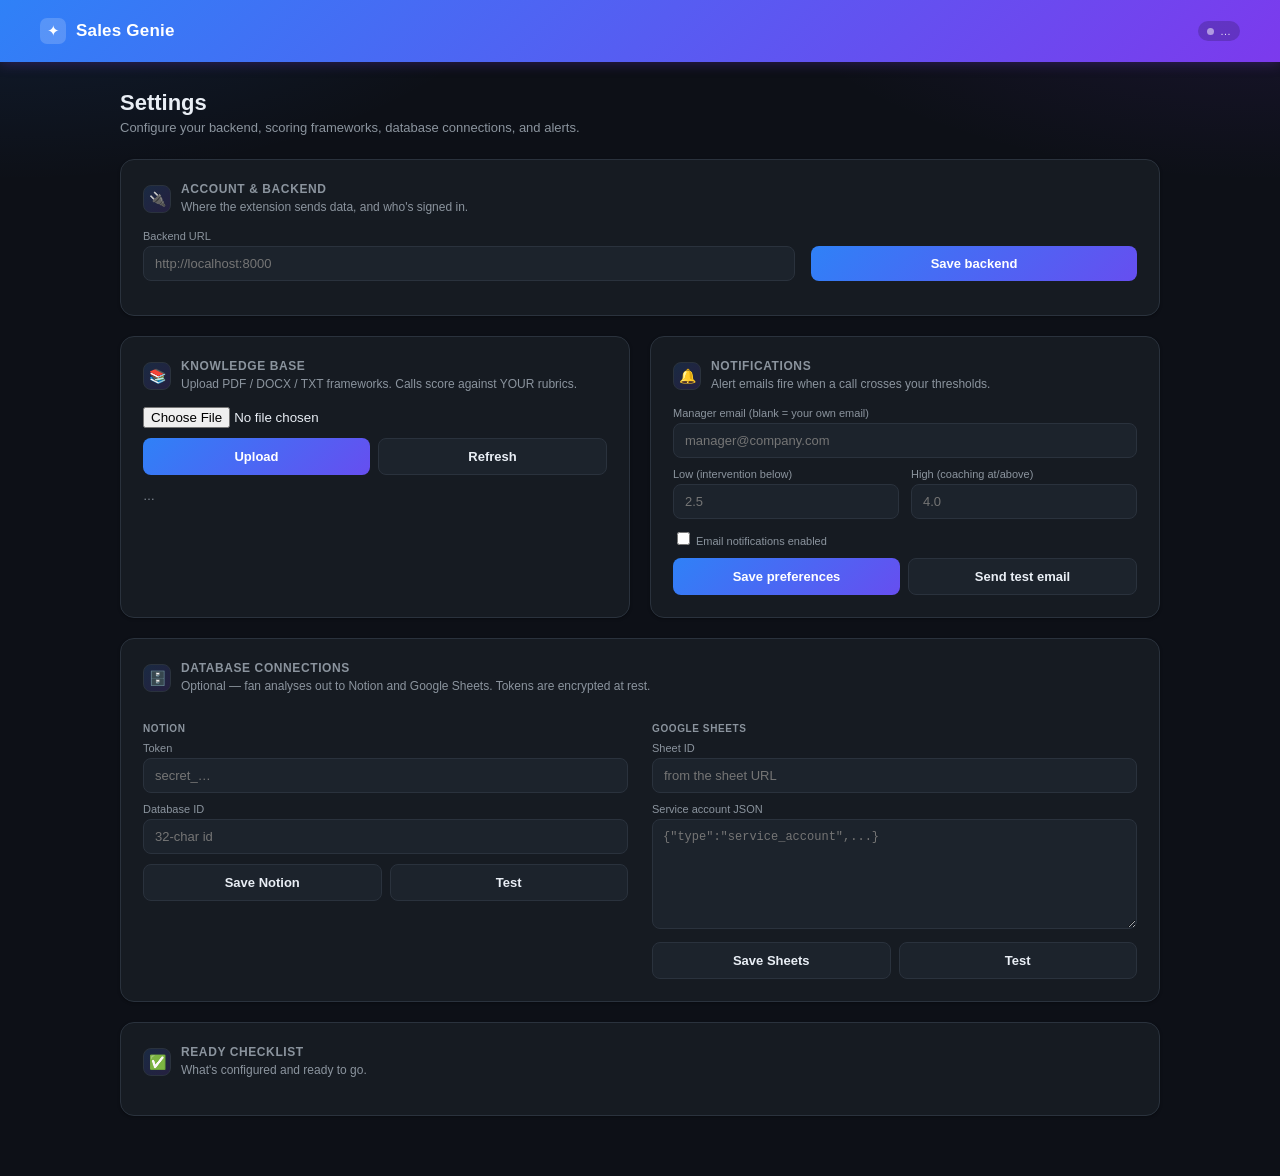
==== extension/config/settings.html @ 6de31c15 "Initial commit — Sales Genie: agentic sales-call intelligence Full-stack system: - FastAPI backend (" ====
<!doctype html>
<html lang="en">
<head>
  <meta charset="utf-8" />
  <link rel="stylesheet" href="../sidebar/sidebar.css" />
  <title>Sales Genie — Settings</title>
  <style>
    /* Override the popup's fixed 384px sizing — this is a full page */
    html, body { width: 100% !important; min-height: 100vh; }
    body {
      background:
        radial-gradient(900px 400px at 100% -5%, rgba(124,58,237,0.14), transparent 60%),
        radial-gradient(900px 400px at 0% -5%, rgba(47,129,247,0.14), transparent 60%),
        var(--bg);
    }
    /* Full-width gradient header */
    header {
      padding: 18px 40px;
      position: sticky; top: 0; z-index: 10;
    }
    header .logo { font-size: 17px; }
    .page {
      max-width: 1120px; margin: 0 auto; padding: 28px 40px 60px;
    }
    .page-title { font-size: 22px; font-weight: 700; margin: 0 0 4px; }
    .page-lead { color: var(--muted); font-size: 13px; margin: 0 0 24px; }

    /* Responsive card grid */
    .grid {
      display: grid; gap: 20px;
      grid-template-columns: repeat(2, minmax(0, 1fr));
    }
    @media (max-width: 820px) { .grid { grid-template-columns: 1fr; } }

    section.block {
      background: var(--panel);
      border: 1px solid var(--border);
      border-radius: 14px;
      padding: 22px;
      box-shadow: 0 1px 3px rgba(0,0,0,0.3);
    }
    section.block.span-2 { grid-column: 1 / -1; }
    section.block h2 { font-size: 12px; margin: 0 0 4px; display: flex; align-items: center; gap: 8px; }
    section.block .block-desc { color: var(--muted); font-size: 12px; margin: 0 0 16px; line-height: 1.5; }
    section.block .block-icon {
      width: 28px; height: 28px; border-radius: 8px; background: var(--grad-soft);
      display: inline-flex; align-items: center; justify-content: center; font-size: 14px;
      border: 1px solid var(--border);
    }
    .block-head { display: flex; align-items: center; gap: 10px; margin-bottom: 14px; }
    .block-head .titles h2 { margin: 0; }
    .block-head .titles .block-desc { margin: 2px 0 0; }

    textarea {
      width: 100%; min-height: 110px; background: var(--panel-2); color: var(--text);
      border: 1px solid var(--border); border-radius: 8px; font-family: var(--mono);
      font-size: 12px; padding: 10px; resize: vertical;
    }
    textarea:focus { outline: none; border-color: var(--accent); box-shadow: 0 0 0 3px rgba(47,129,247,0.15); }

    /* Ready checklist */
    .checklist { margin: 0; padding: 0; }
    .checklist li {
      list-style: none; padding: 10px 12px; margin-bottom: 8px; border-radius: 9px;
      background: var(--panel-2); border: 1px solid var(--border);
      display: flex; align-items: center; gap: 10px; font-size: 13px;
    }
    .checklist li .ck { width: 20px; height: 20px; border-radius: 50%; display: inline-flex;
      align-items: center; justify-content: center; font-size: 12px; flex: none; }
    .ok-mark .ck, li.is-ok .ck { background: rgba(63,185,80,0.2); color: var(--green); }
    .no-mark .ck, li.is-no .ck { background: var(--panel); color: var(--muted); }

    .kb-doc { display: flex; gap: 10px; align-items: center; padding: 8px 10px;
      background: var(--panel-2); border: 1px solid var(--border); border-radius: 8px; margin-bottom: 6px; font-size: 12px; }
  </style>
</head>
<body>
  <header>
    <span class="logo-badge">✦</span>
    <span class="logo">Sales Genie</span>
    <div class="conn"><span class="dot" id="s-conn-dot"></span><span id="s-conn-text">…</span></div>
  </header>

  <div class="page">
    <h1 class="page-title">Settings</h1>
    <p class="page-lead">Configure your backend, scoring frameworks, database connections, and alerts.</p>

    <div class="grid">
      <!-- 1. Backend + Account -->
      <section class="block span-2">
        <div class="block-head">
          <span class="block-icon">🔌</span>
          <div class="titles"><h2>Account &amp; backend</h2><div class="block-desc">Where the extension sends data, and who's signed in.</div></div>
        </div>
        <div style="display:grid; grid-template-columns: 2fr 1fr; gap:16px; align-items:end;">
          <div class="field" style="margin:0;"><label>Backend URL</label><input id="s-backend" type="text" placeholder="http://localhost:8000" /></div>
          <button id="s-save-backend">Save backend</button>
        </div>
        <div id="s-account" class="muted" style="margin-top:12px;"></div>
        <div class="status" id="s-account-status"></div>
      </section>

      <!-- 2. Knowledge base -->
      <section class="block">
        <div class="block-head">
          <span class="block-icon">📚</span>
          <div class="titles"><h2>Knowledge base</h2><div class="block-desc">Upload PDF / DOCX / TXT frameworks. Calls score against YOUR rubrics.</div></div>
        </div>
        <div class="field"><input id="s-kb-file" type="file" accept=".pdf,.docx,.txt" /></div>
        <div class="btn-row"><button class="row" id="s-kb-upload">Upload</button><button class="secondary row" id="s-kb-refresh">Refresh</button></div>
        <div id="s-kb-list" class="muted" style="margin-top:14px;">…</div>
        <div class="status" id="s-kb-status"></div>
      </section>

      <!-- 4. Notifications -->
      <section class="block">
        <div class="block-head">
          <span class="block-icon">🔔</span>
          <div class="titles"><h2>Notifications</h2><div class="block-desc">Alert emails fire when a call crosses your thresholds.</div></div>
        </div>
        <div class="field"><label>Manager email (blank = your own email)</label><input id="s-manager-email" type="email" placeholder="manager@company.com" /></div>
        <div style="display:grid; grid-template-columns:1fr 1fr; gap:12px;">
          <div class="field"><label>Low (intervention below)</label><input id="s-low" type="text" placeholder="2.5" /></div>
          <div class="field"><label>High (coaching at/above)</label><input id="s-high" type="text" placeholder="4.0" /></div>
        </div>
        <div class="field"><label><input id="s-notify-email" type="checkbox" style="width:auto;margin-right:6px;" />Email notifications enabled</label></div>
        <div class="btn-row"><button class="row" id="s-save-prefs">Save preferences</button><button class="secondary row" id="s-test-email">Send test email</button></div>
        <div class="status" id="s-notif-status"></div>
      </section>

      <!-- 3. Integrations -->
      <section class="block span-2">
        <div class="block-head">
          <span class="block-icon">🗄️</span>
          <div class="titles"><h2>Database connections</h2><div class="block-desc">Optional — fan analyses out to Notion and Google Sheets. Tokens are encrypted at rest.</div></div>
        </div>
        <div style="display:grid; grid-template-columns:1fr 1fr; gap:24px;">
          <div>
            <div class="section-label" style="color:var(--muted); font-weight:700; margin-bottom:8px;">Notion</div>
            <div class="field"><label>Token</label><input id="s-notion-token" type="password" placeholder="secret_…" /></div>
            <div class="field"><label>Database ID</label><input id="s-notion-db" type="text" placeholder="32-char id" /></div>
            <div class="btn-row"><button class="secondary row" id="s-save-notion">Save Notion</button><button class="secondary row" id="s-test-notion">Test</button></div>
          </div>
          <div>
            <div class="section-label" style="color:var(--muted); font-weight:700; margin-bottom:8px;">Google Sheets</div>
            <div class="field"><label>Sheet ID</label><input id="s-sheets-id" type="text" placeholder="from the sheet URL" /></div>
            <div class="field"><label>Service account JSON</label><textarea id="s-sheets-creds" placeholder='{"type":"service_account",...}'></textarea></div>
            <div class="btn-row"><button class="secondary row" id="s-save-sheets">Save Sheets</button><button class="secondary row" id="s-test-sheets">Test</button></div>
          </div>
        </div>
        <div class="status" id="s-integ-status"></div>
      </section>

      <!-- 5. Status checklist -->
      <section class="block span-2">
        <div class="block-head">
          <span class="block-icon">✅</span>
          <div class="titles"><h2>Ready checklist</h2><div class="block-desc">What's configured and ready to go.</div></div>
        </div>
        <ul class="checklist" id="s-checklist"></ul>
      </section>
    </div>
  </div>
  <script src="settings.js"></script>
</body>
</html>
---- extension/sidebar/sidebar.css ----
:root {
  --bg: #0d1017;
  --panel: #161b22;
  --panel-2: #1c232c;
  --border: #2a323d;
  --text: #e9eef5;
  --muted: #8b949e;
  --accent: #2f81f7;
  --purple: #7c3aed;
  --accent-hover: #4b8ef8;
  --green: #3fb950;
  --amber: #d29922;
  --gold: #ffc73a;
  --red: #f85149;
  --mono: ui-monospace, SFMono-Regular, Menlo, monospace;
  --grad: linear-gradient(135deg, #2f81f7 0%, #7c3aed 100%);
  --grad-soft: linear-gradient(135deg, rgba(47,129,247,0.15) 0%, rgba(124,58,237,0.15) 100%);
}
* { box-sizing: border-box; }
html, body {
  margin: 0; width: 384px; min-height: 500px;
  background:
    radial-gradient(120% 60% at 100% 0%, rgba(124,58,237,0.10), transparent 60%),
    radial-gradient(120% 60% at 0% 0%, rgba(47,129,247,0.10), transparent 60%),
    var(--bg);
  color: var(--text);
  font-family: -apple-system, BlinkMacSystemFont, "Segoe UI", Helvetica, Arial, sans-serif;
  font-size: 13px;
}

/* Header — gradient bar matching the logo */
header {
  display: flex; align-items: center; gap: 10px;
  padding: 14px 16px;
  background: var(--grad);
  color: #fff;
  box-shadow: 0 2px 12px rgba(124,58,237,0.25);
}
header .logo-badge {
  width: 26px; height: 26px; border-radius: 7px; background: rgba(255,255,255,0.18);
  display: flex; align-items: center; justify-content: center; font-size: 15px;
}
header .logo { font-weight: 700; font-size: 15px; letter-spacing: 0.2px; }
header .conn { margin-left: auto; display: flex; align-items: center; gap: 6px;
  font-size: 11px; color: rgba(255,255,255,0.85);
  background: rgba(0,0,0,0.18); padding: 4px 9px; border-radius: 20px; }
.dot { width: 7px; height: 7px; border-radius: 50%; background: rgba(255,255,255,0.5); }
.dot.ok { background: #6ee787; box-shadow: 0 0 6px #6ee787; }
.dot.err { background: #ff7b72; }
.dot.rec { background: #fff; animation: pulse 1.2s infinite; }
@keyframes pulse { 0%,100% { opacity: 1; transform: scale(1); } 50% { opacity: 0.35; transform: scale(0.8); } }

main { padding: 16px; }
.state { display: none; animation: fade 0.25s ease; }
.state.active { display: block; }
@keyframes fade { from { opacity: 0; transform: translateY(4px); } to { opacity: 1; transform: none; } }

h2 { font-size: 12px; margin: 0 0 8px; text-transform: uppercase; letter-spacing: 0.6px; color: var(--muted); font-weight: 700; }
p.sub { color: var(--muted); font-size: 12px; margin: 0 0 14px; line-height: 1.5; }

.field { margin-bottom: 10px; }
.field label { display: block; font-size: 11px; color: var(--muted); margin-bottom: 4px; }
input[type=email], input[type=password], input[type=text] {
  width: 100%; padding: 9px 11px; background: var(--panel-2); color: var(--text);
  border: 1px solid var(--border); border-radius: 8px; font-size: 13px; transition: border 0.15s, box-shadow 0.15s;
}
input:focus { outline: none; border-color: var(--accent); box-shadow: 0 0 0 3px rgba(47,129,247,0.15); }

button {
  padding: 10px 14px; border: none; border-radius: 8px; cursor: pointer;
  font-size: 13px; font-weight: 600; width: 100%; color: #fff;
  background: var(--grad); background-size: 140% 140%; transition: filter 0.15s, transform 0.05s;
}
button:hover:not(:disabled) { filter: brightness(1.08); }
button:active:not(:disabled) { transform: translateY(1px); }
button:disabled { opacity: 0.4; cursor: not-allowed; }
button.secondary { background: var(--panel-2); color: var(--text); border: 1px solid var(--border); }
button.secondary:hover:not(:disabled) { background: var(--border); filter: none; }
button.danger { background: linear-gradient(135deg, #f85149, #b0202f); }
button.row { width: auto; flex: 1; }
.btn-row { display: flex; gap: 8px; margin-top: 8px; }

.status { font-size: 12px; padding: 9px 11px; border-radius: 8px; margin-top: 10px; display: none; font-family: var(--mono); line-height: 1.4; }
.status.show { display: block; }
.status.info { background: rgba(47,129,247,0.12); color: #6cb0ff; }
.status.ok { background: rgba(63,185,80,0.14); color: #6ee787; }
.status.err { background: rgba(248,81,73,0.14); color: #ff9d96; }
.status.warn { background: rgba(210,153,34,0.14); color: #e3b341; }

.card {
  background: var(--panel); border: 1px solid var(--border); border-radius: 10px;
  padding: 12px 14px; margin-top: 10px; transition: border 0.15s, transform 0.1s;
}
.card:hover { border-color: #3a4551; }
.muted { color: var(--muted); font-size: 12px; }

/* Account chip */
.account-chip {
  display: flex; align-items: center; gap: 10px; padding: 10px 12px;
  background: var(--grad-soft); border: 1px solid var(--border); border-radius: 10px; margin-bottom: 14px;
}
.account-chip .avatar {
  width: 32px; height: 32px; border-radius: 50%; background: var(--grad);
  display: flex; align-items: center; justify-content: center; color: #fff; font-weight: 700; font-size: 14px;
}
.account-chip .who { flex: 1; overflow: hidden; }
.account-chip .who .email { font-size: 12px; color: var(--text); white-space: nowrap; overflow: hidden; text-overflow: ellipsis; }
.account-chip .who .sub2 { font-size: 10px; color: var(--muted); }
.icon-btn {
  width: 30px; height: 30px; padding: 0; border-radius: 8px; background: var(--panel-2);
  border: 1px solid var(--border); color: var(--muted); font-size: 14px; flex: none;
}
.icon-btn:hover { background: var(--border); filter: none; color: var(--text); }

/* Recording */
.rec-timer { font-family: var(--mono); font-size: 34px; text-align: center; margin: 14px 0 6px;
  background: var(--grad); -webkit-background-clip: text; background-clip: text; color: transparent; font-weight: 700; }
.rec-indicator { display: flex; align-items: center; justify-content: center; gap: 8px; color: var(--red); font-weight: 700; letter-spacing: 1px; font-size: 12px; }
.live-transcript { background: #05070b; border: 1px solid var(--border); border-radius: 8px;
  padding: 10px; max-height: 140px; overflow-y: auto; font-size: 11px; font-family: var(--mono);
  color: var(--muted); margin-top: 12px; white-space: pre-wrap; }

/* Processing steps */
.steps { list-style: none; padding: 0; margin: 14px 0; }
.steps li { display: flex; align-items: center; gap: 10px; padding: 8px 0; font-size: 13px; color: var(--muted); }
.steps li .icon { width: 20px; height: 20px; border-radius: 50%; display: flex; align-items: center; justify-content: center;
  background: var(--panel-2); font-size: 11px; }
.steps li.done { color: var(--text); }
.steps li.done .icon { background: rgba(63,185,80,0.2); color: var(--green); }
.steps li.active { color: #6cb0ff; }
.steps li.active .icon { background: rgba(47,129,247,0.2); color: var(--accent); }

/* Results */
.score-hero { display: flex; align-items: center; gap: 14px; margin-bottom: 12px; padding: 14px;
  background: var(--grad-soft); border: 1px solid var(--border); border-radius: 12px; }
.score-ring {
  width: 60px; height: 60px; border-radius: 50%; display: flex; align-items: center; justify-content: center;
  font-size: 20px; font-weight: 800; color: #fff; flex: none;
}
.band { font-weight: 700; font-size: 14px; }
.pill { display: inline-block; padding: 3px 9px; border-radius: 20px; font-size: 10px; font-family: var(--mono); font-weight: 600; }
.list { margin: 6px 0; padding: 0; list-style: none; }
.list li { font-size: 12px; padding: 4px 0 4px 18px; position: relative; line-height: 1.45; }
.list li::before { content: "•"; position: absolute; left: 4px; font-size: 14px; }
.list.good li::before { color: var(--green); }
.list.warn li::before { color: var(--amber); }
details { margin-top: 12px; border: 1px solid var(--border); border-radius: 8px; padding: 8px 12px; background: var(--panel); }
summary { cursor: pointer; color: #6cb0ff; font-size: 12px; font-weight: 600; }
.section-label { font-size: 10px; color: var(--muted); text-transform: uppercase; letter-spacing: 0.6px; margin: 14px 0 5px; font-weight: 700; }
a { color: #6cb0ff; }
.footer-link { text-align: center; margin-top: 14px; font-size: 11px; color: var(--muted); }

/* Onboarding */
.onb-steps { display: flex; gap: 6px; margin-bottom: 16px; }
.onb-steps .seg { flex: 1; height: 5px; border-radius: 3px; background: var(--panel-2); transition: background 0.3s; }
.onb-steps .seg.done { background: var(--grad); }
.onb-card { background: var(--panel); border: 1px solid var(--border); border-radius: 12px; padding: 14px; margin-bottom: 12px; transition: border 0.2s; }
.onb-card.done { border-color: rgba(63,185,80,0.4); }
.onb-head { font-weight: 700; font-size: 13px; margin-bottom: 8px; display: flex; align-items: center; gap: 9px; }
.onb-num { display: inline-flex; align-items: center; justify-content: center; width: 22px; height: 22px;
  border-radius: 50%; background: var(--grad); color: #fff; font-size: 11px; font-weight: 800; flex: none; }
.onb-card.done .onb-num { background: var(--green); }
.onb-card.done .onb-num::after { content: "✓"; }
.onb-card.done .onb-num span { display: none; }
.req { font-size: 9px; color: #ff9d96; background: rgba(248,81,73,0.14); padding: 2px 7px; border-radius: 10px; margin-left: auto; text-transform: uppercase; letter-spacing: 0.5px; }
.opt { font-size: 9px; color: var(--muted); background: var(--panel-2); padding: 2px 7px; border-radius: 10px; margin-left: auto; text-transform: uppercase; letter-spacing: 0.5px; }
.onb-card input[type=file] { width: 100%; font-size: 12px; margin-bottom: 8px; color: var(--muted); }
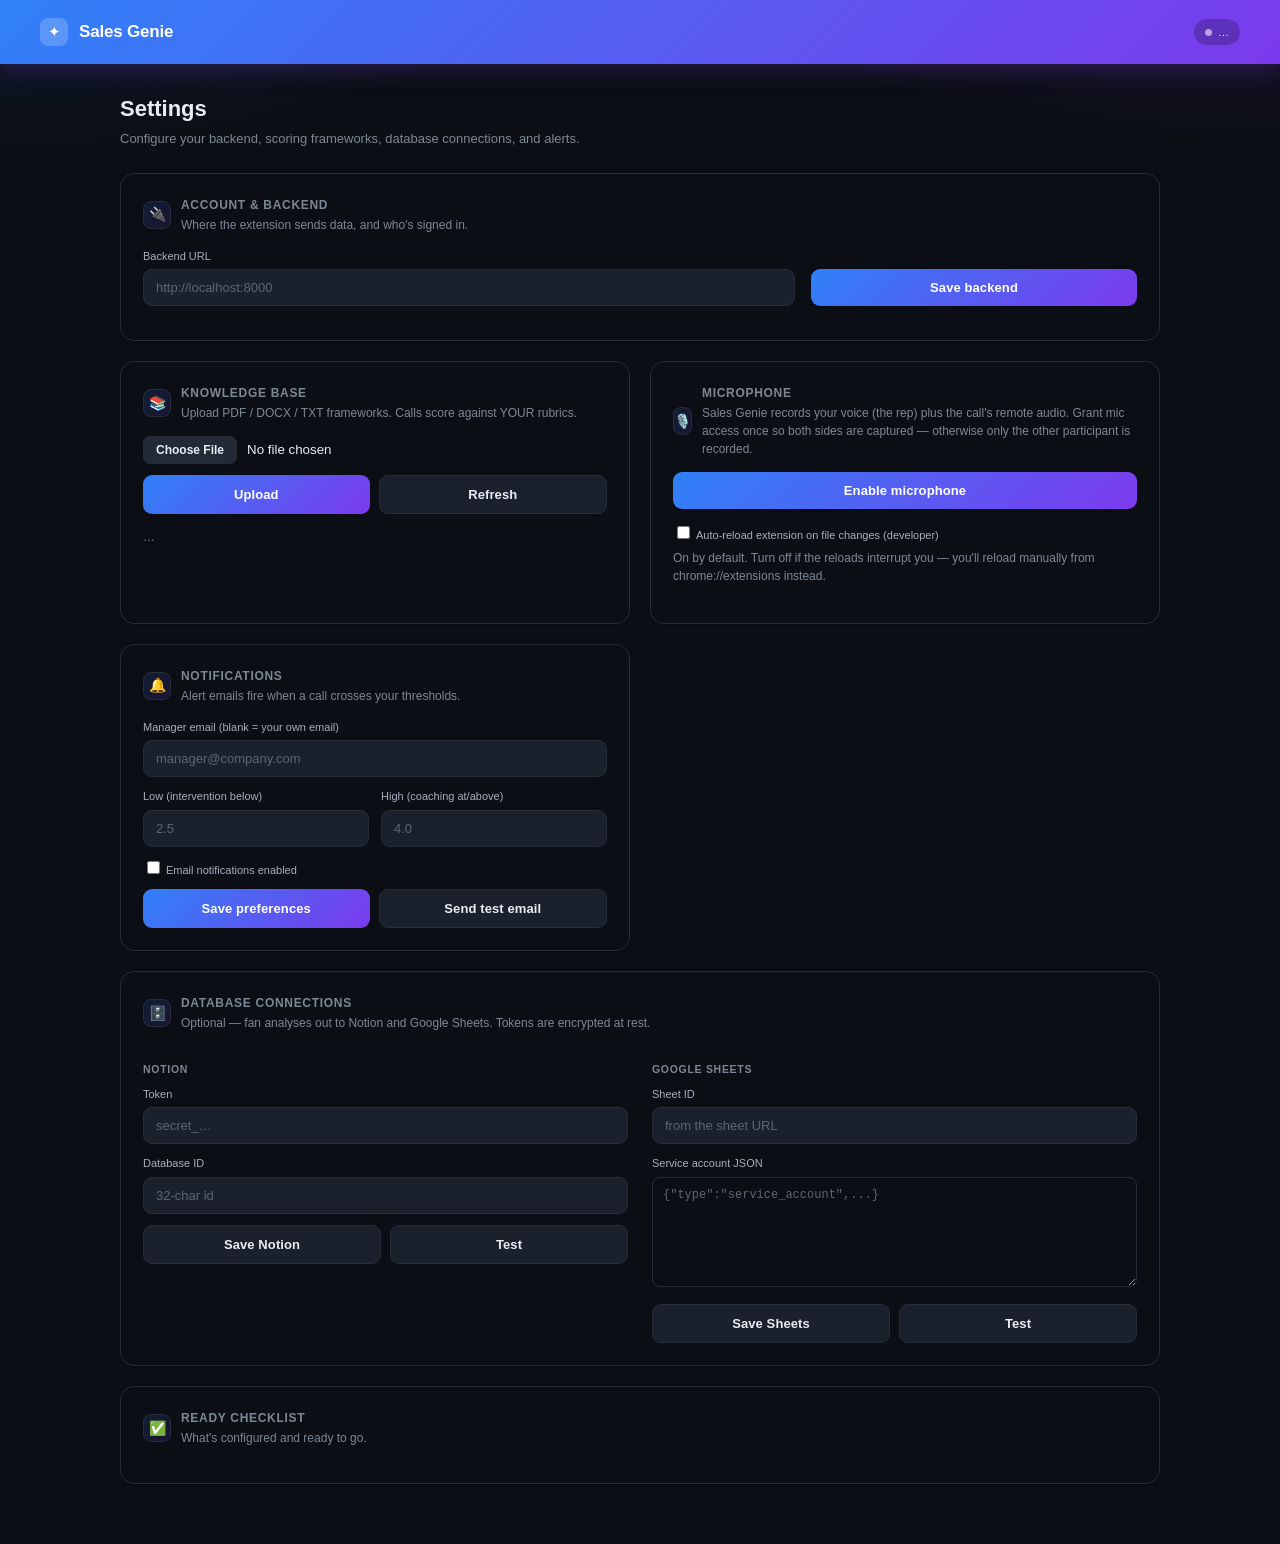
==== commit ee312c26: "Fix recording lifecycle + capture, add dashboard, and harden analysis Extension (MV3): - Fix Stop fa" ====
--- a/extension/config/settings.html
+++ b/extension/config/settings.html
@@ -112,6 +112,20 @@
         <div class="status" id="s-kb-status"></div>
       </section>
 
+      <!-- Microphone access -->
+      <section class="block">
+        <div class="block-head">
+          <span class="block-icon">🎙️</span>
+          <div class="titles"><h2>Microphone</h2><div class="block-desc">Sales Genie records your voice (the rep) plus the call's remote audio. Grant mic access once so both sides are captured — otherwise only the other participant is recorded.</div></div>
+        </div>
+        <div class="btn-row"><button class="row" id="s-enable-mic">Enable microphone</button></div>
+        <div class="status" id="s-mic-status"></div>
+        <div class="field" style="margin-top:14px;">
+          <label><input id="s-auto-reload" type="checkbox" style="width:auto;margin-right:6px;" />Auto-reload extension on file changes (developer)</label>
+          <div class="block-desc">On by default. Turn off if the reloads interrupt you — you'll reload manually from chrome://extensions instead.</div>
+        </div>
+      </section>
+
       <!-- 4. Notifications -->
       <section class="block">
         <div class="block-head">
--- a/extension/sidebar/sidebar.css
+++ b/extension/sidebar/sidebar.css
@@ -1,167 +1,268 @@
+/* =============================================================================
+   Sales Genie — shared stylesheet (popup + settings page)
+   Slack-inspired: generous spacing, layered surfaces, soft depth, confident
+   type. Brand gradient kept (blue → purple). Every class the HTML/JS relies on
+   is preserved — this only elevates the look.
+   ============================================================================= */
 :root {
-  --bg: #0d1017;
-  --panel: #161b22;
-  --panel-2: #1c232c;
-  --border: #2a323d;
-  --text: #e9eef5;
-  --muted: #8b949e;
-  --accent: #2f81f7;
-  --purple: #7c3aed;
-  --accent-hover: #4b8ef8;
+  /* Brand */
+  --brand-a: #2f81f7;
+  --brand-b: #7c3aed;
+  --grad: linear-gradient(135deg, #2f81f7 0%, #7c3aed 100%);
+  --grad-soft: linear-gradient(135deg, rgba(47,129,247,0.14) 0%, rgba(124,58,237,0.14) 100%);
+
+  /* Surfaces (layered, Slack-like depth) */
+  --bg: #0b0e14;
+  --surface: #141922;
+  --surface-2: #1b212c;
+  --surface-3: #222a37;
+  --border: #262e3a;
+  --border-soft: #1f2731;
+
+  /* Text */
+  --text: #e8edf4;
+  --text-dim: #a6b0be;
+  --muted: #7d8896;
+
+  /* Status */
   --green: #3fb950;
-  --amber: #d29922;
+  --amber: #e3b341;
   --gold: #ffc73a;
   --red: #f85149;
-  --mono: ui-monospace, SFMono-Regular, Menlo, monospace;
-  --grad: linear-gradient(135deg, #2f81f7 0%, #7c3aed 100%);
-  --grad-soft: linear-gradient(135deg, rgba(47,129,247,0.15) 0%, rgba(124,58,237,0.15) 100%);
-}
+
+  --mono: ui-monospace, SFMono-Regular, "SF Mono", Menlo, monospace;
+  --font: -apple-system, BlinkMacSystemFont, "Segoe UI", "Helvetica Neue", Helvetica, Arial, sans-serif;
+
+  --shadow-sm: 0 1px 2px rgba(0,0,0,0.25);
+  --shadow-md: 0 4px 16px rgba(0,0,0,0.35);
+  --shadow-glow: 0 6px 24px rgba(124,58,237,0.25);
+  --radius: 12px;
+  --radius-sm: 9px;
+}
+
 * { box-sizing: border-box; }
+
 html, body {
-  margin: 0; width: 384px; min-height: 500px;
+  margin: 0;
+  width: 388px;
+  min-height: 520px;
   background:
-    radial-gradient(120% 60% at 100% 0%, rgba(124,58,237,0.10), transparent 60%),
-    radial-gradient(120% 60% at 0% 0%, rgba(47,129,247,0.10), transparent 60%),
+    radial-gradient(140% 60% at 100% -10%, rgba(124,58,237,0.12), transparent 55%),
+    radial-gradient(140% 60% at -10% -10%, rgba(47,129,247,0.12), transparent 55%),
     var(--bg);
   color: var(--text);
-  font-family: -apple-system, BlinkMacSystemFont, "Segoe UI", Helvetica, Arial, sans-serif;
-  font-size: 13px;
-}
-
-/* Header — gradient bar matching the logo */
+  font-family: var(--font);
+  font-size: 13.5px;
+  line-height: 1.5;
+  -webkit-font-smoothing: antialiased;
+}
+
+/* ---- Header ------------------------------------------------------------- */
 header {
-  display: flex; align-items: center; gap: 10px;
-  padding: 14px 16px;
+  display: flex; align-items: center; gap: 11px;
+  padding: 14px 18px;
   background: var(--grad);
   color: #fff;
-  box-shadow: 0 2px 12px rgba(124,58,237,0.25);
+  box-shadow: var(--shadow-glow);
+  position: relative;
 }
 header .logo-badge {
-  width: 26px; height: 26px; border-radius: 7px; background: rgba(255,255,255,0.18);
-  display: flex; align-items: center; justify-content: center; font-size: 15px;
-}
-header .logo { font-weight: 700; font-size: 15px; letter-spacing: 0.2px; }
-header .conn { margin-left: auto; display: flex; align-items: center; gap: 6px;
-  font-size: 11px; color: rgba(255,255,255,0.85);
-  background: rgba(0,0,0,0.18); padding: 4px 9px; border-radius: 20px; }
-.dot { width: 7px; height: 7px; border-radius: 50%; background: rgba(255,255,255,0.5); }
-.dot.ok { background: #6ee787; box-shadow: 0 0 6px #6ee787; }
-.dot.err { background: #ff7b72; }
-.dot.rec { background: #fff; animation: pulse 1.2s infinite; }
-@keyframes pulse { 0%,100% { opacity: 1; transform: scale(1); } 50% { opacity: 0.35; transform: scale(0.8); } }
-
-main { padding: 16px; }
-.state { display: none; animation: fade 0.25s ease; }
+  width: 28px; height: 28px; border-radius: 8px;
+  background: rgba(255,255,255,0.2);
+  display: flex; align-items: center; justify-content: center;
+  font-size: 15px; backdrop-filter: blur(4px);
+}
+header .logo { font-weight: 800; font-size: 15.5px; letter-spacing: -0.2px; }
+header .conn {
+  margin-left: auto; display: flex; align-items: center; gap: 6px;
+  font-size: 11px; color: rgba(255,255,255,0.9);
+  background: rgba(0,0,0,0.22); padding: 5px 11px; border-radius: 20px;
+}
+.dot { width: 7px; height: 7px; border-radius: 50%; background: rgba(255,255,255,0.55); }
+.dot.ok { background: #6ee787; box-shadow: 0 0 7px #6ee787; }
+.dot.err { background: #ff7b72; box-shadow: 0 0 7px #ff7b72; }
+.dot.rec { background: #fff; animation: pulse 1.15s infinite; }
+@keyframes pulse { 0%,100% { opacity: 1; transform: scale(1);} 50% { opacity: 0.3; transform: scale(0.75);} }
+
+/* Auth banner (dev-console parity if used) */
+.auth-banner { padding: 10px 18px; border-bottom: 1px solid var(--border);
+  background: var(--surface); display: flex; gap: 10px; align-items: center; font-size: 12.5px; }
+.auth-banner.logged-out { background: rgba(248,81,73,0.07); }
+.auth-banner .who { color: var(--text-dim); }
+.auth-banner .who .email { color: #8ab4ff; }
+
+main { padding: 18px; }
+
+/* ---- State transitions -------------------------------------------------- */
+.state { display: none; animation: rise 0.28s cubic-bezier(0.2,0.8,0.2,1); }
 .state.active { display: block; }
-@keyframes fade { from { opacity: 0; transform: translateY(4px); } to { opacity: 1; transform: none; } }
-
-h2 { font-size: 12px; margin: 0 0 8px; text-transform: uppercase; letter-spacing: 0.6px; color: var(--muted); font-weight: 700; }
-p.sub { color: var(--muted); font-size: 12px; margin: 0 0 14px; line-height: 1.5; }
-
-.field { margin-bottom: 10px; }
-.field label { display: block; font-size: 11px; color: var(--muted); margin-bottom: 4px; }
-input[type=email], input[type=password], input[type=text] {
-  width: 100%; padding: 9px 11px; background: var(--panel-2); color: var(--text);
-  border: 1px solid var(--border); border-radius: 8px; font-size: 13px; transition: border 0.15s, box-shadow 0.15s;
-}
-input:focus { outline: none; border-color: var(--accent); box-shadow: 0 0 0 3px rgba(47,129,247,0.15); }
-
+@keyframes rise { from { opacity: 0; transform: translateY(6px);} to { opacity: 1; transform: none; } }
+
+/* ---- Type -------------------------------------------------------------- */
+h2 { font-size: 11.5px; margin: 0 0 10px; text-transform: uppercase; letter-spacing: 0.7px; color: var(--muted); font-weight: 700; }
+p.sub { color: var(--text-dim); font-size: 12.5px; margin: 0 0 16px; line-height: 1.55; }
+.section-label { font-size: 10.5px; color: var(--muted); text-transform: uppercase; letter-spacing: 0.7px; margin: 16px 0 6px; font-weight: 700; }
+.muted { color: var(--muted); font-size: 12px; }
+
+/* ---- Password show/hide toggle ----------------------------------------- */
+/* Full reset — the base `button` rule is a full-width gradient button, which
+   would stretch the icon across the field and float it in the middle. */
+.pw-wrap { position: relative; }
+.pw-wrap input { width: 100%; padding-right: 38px; }
+.pw-eye {
+  position: absolute; right: 6px; top: 50%; transform: translateY(-50%);
+  width: 28px; height: 28px; min-width: 0; margin: 0; padding: 0;
+  display: flex; align-items: center; justify-content: center;
+  background: transparent; border: none; box-shadow: none;
+  color: var(--muted); cursor: pointer; opacity: .75;
+}
+.pw-eye:hover:not(:disabled) { filter: none; box-shadow: none; opacity: 1; color: var(--text-dim); }
+.pw-eye:active:not(:disabled) { transform: translateY(-50%); }
+.pw-eye svg { width: 18px; height: 18px; display: block; }
+
+/* ---- Password requirements + confirm ----------------------------------- */
+.pw-hint { list-style: none; margin: -4px 0 11px; padding: 8px 12px; background: var(--surface-2);
+  border: 1px solid var(--border); border-radius: var(--radius-sm); }
+.pw-hint li { font-size: 11.5px; color: var(--muted); line-height: 1.9; display: flex; align-items: center; gap: 7px; }
+.pw-hint li .mark { font-size: 12px; width: 12px; text-align: center; color: var(--muted); }
+.pw-hint li.ok { color: #6ee787; }
+.pw-hint li.ok .mark { color: #6ee787; }
+.pw-match { font-size: 11.5px; margin-top: 5px; min-height: 14px; }
+.pw-match.ok { color: #6ee787; }
+.pw-match.err { color: #ff9d96; }
+
+/* ---- Inputs ------------------------------------------------------------ */
+.field { margin-bottom: 11px; }
+.field label { display: block; font-size: 11px; color: var(--text-dim); margin-bottom: 5px; font-weight: 500; }
+input[type=email], input[type=password], input[type=text], textarea, select {
+  width: 100%; padding: 10px 12px; background: var(--surface-2); color: var(--text);
+  border: 1px solid var(--border); border-radius: var(--radius-sm); font-size: 13px;
+  font-family: var(--font); transition: border-color .15s, box-shadow .15s, background .15s;
+}
+input::placeholder, textarea::placeholder { color: #5c6673; }
+input:focus, textarea:focus, select:focus {
+  outline: none; border-color: var(--brand-a); background: var(--surface);
+  box-shadow: 0 0 0 3px rgba(47,129,247,0.18);
+}
+
+/* ---- Buttons ----------------------------------------------------------- */
 button {
-  padding: 10px 14px; border: none; border-radius: 8px; cursor: pointer;
-  font-size: 13px; font-weight: 600; width: 100%; color: #fff;
-  background: var(--grad); background-size: 140% 140%; transition: filter 0.15s, transform 0.05s;
-}
-button:hover:not(:disabled) { filter: brightness(1.08); }
+  padding: 11px 15px; border: none; border-radius: var(--radius-sm); cursor: pointer;
+  font-size: 13px; font-weight: 700; width: 100%; color: #fff;
+  background: var(--grad); letter-spacing: 0.1px;
+  transition: filter .15s, transform .04s, box-shadow .15s;
+  box-shadow: var(--shadow-sm);
+}
+button:hover:not(:disabled) { filter: brightness(1.09); box-shadow: var(--shadow-md); }
 button:active:not(:disabled) { transform: translateY(1px); }
-button:disabled { opacity: 0.4; cursor: not-allowed; }
-button.secondary { background: var(--panel-2); color: var(--text); border: 1px solid var(--border); }
-button.secondary:hover:not(:disabled) { background: var(--border); filter: none; }
+button:disabled { opacity: 0.45; cursor: not-allowed; box-shadow: none; }
+button.secondary { background: var(--surface-2); color: var(--text); border: 1px solid var(--border); box-shadow: none; }
+button.secondary:hover:not(:disabled) { background: var(--surface-3); filter: none; }
 button.danger { background: linear-gradient(135deg, #f85149, #b0202f); }
 button.row { width: auto; flex: 1; }
-.btn-row { display: flex; gap: 8px; margin-top: 8px; }
-
-.status { font-size: 12px; padding: 9px 11px; border-radius: 8px; margin-top: 10px; display: none; font-family: var(--mono); line-height: 1.4; }
+.btn-row { display: flex; gap: 9px; margin-top: 10px; }
+
+/* ---- Status chips ------------------------------------------------------ */
+.status { font-size: 12px; padding: 10px 12px; border-radius: var(--radius-sm); margin-top: 11px;
+  display: none; font-family: var(--mono); line-height: 1.45; border: 1px solid transparent; }
 .status.show { display: block; }
-.status.info { background: rgba(47,129,247,0.12); color: #6cb0ff; }
-.status.ok { background: rgba(63,185,80,0.14); color: #6ee787; }
-.status.err { background: rgba(248,81,73,0.14); color: #ff9d96; }
-.status.warn { background: rgba(210,153,34,0.14); color: #e3b341; }
-
+.status.info { background: rgba(47,129,247,0.1); color: #8ab4ff; border-color: rgba(47,129,247,0.25); }
+.status.ok { background: rgba(63,185,80,0.12); color: #6ee787; border-color: rgba(63,185,80,0.3); }
+.status.err { background: rgba(248,81,73,0.12); color: #ff9d96; border-color: rgba(248,81,73,0.3); }
+.status.warn { background: rgba(227,179,65,0.12); color: #e3b341; border-color: rgba(227,179,65,0.3); }
+
+/* ---- Cards ------------------------------------------------------------- */
 .card {
-  background: var(--panel); border: 1px solid var(--border); border-radius: 10px;
-  padding: 12px 14px; margin-top: 10px; transition: border 0.15s, transform 0.1s;
-}
-.card:hover { border-color: #3a4551; }
-.muted { color: var(--muted); font-size: 12px; }
-
-/* Account chip */
+  background: var(--surface); border: 1px solid var(--border); border-radius: var(--radius);
+  padding: 13px 15px; margin-top: 10px; box-shadow: var(--shadow-sm);
+  transition: border-color .15s, transform .1s, box-shadow .15s;
+}
+.card:hover { border-color: #33404f; box-shadow: var(--shadow-md); }
+.me-card { background: var(--surface); border: 1px solid var(--border); border-radius: var(--radius);
+  padding: 13px; margin-top: 12px; font-family: var(--mono); font-size: 12px; }
+.me-card.empty { color: var(--muted); text-align: center; padding: 22px; font-family: var(--font); }
+
+/* ---- Account chip ------------------------------------------------------ */
 .account-chip {
-  display: flex; align-items: center; gap: 10px; padding: 10px 12px;
-  background: var(--grad-soft); border: 1px solid var(--border); border-radius: 10px; margin-bottom: 14px;
+  display: flex; align-items: center; gap: 12px; padding: 12px 14px;
+  background: var(--grad-soft); border: 1px solid var(--border); border-radius: var(--radius);
+  margin-bottom: 16px;
 }
 .account-chip .avatar {
-  width: 32px; height: 32px; border-radius: 50%; background: var(--grad);
-  display: flex; align-items: center; justify-content: center; color: #fff; font-weight: 700; font-size: 14px;
+  width: 36px; height: 36px; border-radius: 50%; background: var(--grad);
+  display: flex; align-items: center; justify-content: center; color: #fff; font-weight: 800; font-size: 15px;
+  box-shadow: var(--shadow-sm); flex: none;
 }
 .account-chip .who { flex: 1; overflow: hidden; }
-.account-chip .who .email { font-size: 12px; color: var(--text); white-space: nowrap; overflow: hidden; text-overflow: ellipsis; }
-.account-chip .who .sub2 { font-size: 10px; color: var(--muted); }
+.account-chip .who .email { font-size: 12.5px; color: var(--text); white-space: nowrap; overflow: hidden; text-overflow: ellipsis; font-weight: 600; }
+.account-chip .who .sub2 { font-size: 10.5px; color: var(--muted); margin-top: 1px; }
 .icon-btn {
-  width: 30px; height: 30px; padding: 0; border-radius: 8px; background: var(--panel-2);
-  border: 1px solid var(--border); color: var(--muted); font-size: 14px; flex: none;
-}
-.icon-btn:hover { background: var(--border); filter: none; color: var(--text); }
-
-/* Recording */
-.rec-timer { font-family: var(--mono); font-size: 34px; text-align: center; margin: 14px 0 6px;
-  background: var(--grad); -webkit-background-clip: text; background-clip: text; color: transparent; font-weight: 700; }
-.rec-indicator { display: flex; align-items: center; justify-content: center; gap: 8px; color: var(--red); font-weight: 700; letter-spacing: 1px; font-size: 12px; }
-.live-transcript { background: #05070b; border: 1px solid var(--border); border-radius: 8px;
-  padding: 10px; max-height: 140px; overflow-y: auto; font-size: 11px; font-family: var(--mono);
-  color: var(--muted); margin-top: 12px; white-space: pre-wrap; }
-
-/* Processing steps */
-.steps { list-style: none; padding: 0; margin: 14px 0; }
-.steps li { display: flex; align-items: center; gap: 10px; padding: 8px 0; font-size: 13px; color: var(--muted); }
-.steps li .icon { width: 20px; height: 20px; border-radius: 50%; display: flex; align-items: center; justify-content: center;
-  background: var(--panel-2); font-size: 11px; }
+  width: 32px; height: 32px; padding: 0; border-radius: var(--radius-sm); background: var(--surface-2);
+  border: 1px solid var(--border); color: var(--text-dim); font-size: 14px; flex: none; box-shadow: none;
+}
+.icon-btn:hover { background: var(--surface-3); filter: none; color: var(--text); }
+
+/* ---- Recording --------------------------------------------------------- */
+.rec-indicator { display: flex; align-items: center; justify-content: center; gap: 8px; color: var(--red); font-weight: 800; letter-spacing: 1.5px; font-size: 12px; margin-top: 6px; }
+.rec-timer { font-family: var(--mono); font-size: 38px; text-align: center; margin: 14px 0 4px; font-weight: 700;
+  background: var(--grad); -webkit-background-clip: text; background-clip: text; color: transparent; }
+.live-transcript { background: #05070c; border: 1px solid var(--border); border-radius: var(--radius-sm);
+  padding: 11px; max-height: 150px; overflow-y: auto; font-size: 11px; font-family: var(--mono);
+  color: var(--muted); margin-top: 12px; white-space: pre-wrap; line-height: 1.5; }
+
+/* ---- Processing steps -------------------------------------------------- */
+.steps { list-style: none; padding: 0; margin: 16px 0; }
+.steps li { display: flex; align-items: center; gap: 11px; padding: 9px 0; font-size: 13px; color: var(--muted); }
+.steps li .icon { width: 22px; height: 22px; border-radius: 50%; display: flex; align-items: center; justify-content: center; background: var(--surface-2); font-size: 11px; flex: none; }
 .steps li.done { color: var(--text); }
 .steps li.done .icon { background: rgba(63,185,80,0.2); color: var(--green); }
-.steps li.active { color: #6cb0ff; }
-.steps li.active .icon { background: rgba(47,129,247,0.2); color: var(--accent); }
-
-/* Results */
-.score-hero { display: flex; align-items: center; gap: 14px; margin-bottom: 12px; padding: 14px;
-  background: var(--grad-soft); border: 1px solid var(--border); border-radius: 12px; }
-.score-ring {
-  width: 60px; height: 60px; border-radius: 50%; display: flex; align-items: center; justify-content: center;
-  font-size: 20px; font-weight: 800; color: #fff; flex: none;
-}
-.band { font-weight: 700; font-size: 14px; }
-.pill { display: inline-block; padding: 3px 9px; border-radius: 20px; font-size: 10px; font-family: var(--mono); font-weight: 600; }
+.steps li.active { color: #8ab4ff; }
+.steps li.active .icon { background: rgba(47,129,247,0.2); color: var(--brand-a); }
+
+/* ---- Results ----------------------------------------------------------- */
+.score-hero { display: flex; align-items: center; gap: 14px; margin-bottom: 12px; padding: 15px;
+  background: var(--grad-soft); border: 1px solid var(--border); border-radius: var(--radius); }
+.score-ring { width: 62px; height: 62px; border-radius: 50%; display: flex; align-items: center; justify-content: center;
+  font-size: 21px; font-weight: 800; color: #fff; flex: none; box-shadow: var(--shadow-md); }
+.band { font-weight: 800; font-size: 14.5px; letter-spacing: -0.2px; }
+.pill { display: inline-block; padding: 3px 10px; border-radius: 20px; font-size: 10px; font-family: var(--mono); font-weight: 700; }
+.talk-bar { display: flex; height: 24px; border-radius: 7px; overflow: hidden; margin: 8px 0; font-size: 10px; }
+.talk-bar .rep { background: var(--brand-a); display: flex; align-items: center; justify-content: center; color: #fff; }
+.talk-bar .prospect { background: var(--surface-3); display: flex; align-items: center; justify-content: center; color: var(--muted); }
 .list { margin: 6px 0; padding: 0; list-style: none; }
-.list li { font-size: 12px; padding: 4px 0 4px 18px; position: relative; line-height: 1.45; }
-.list li::before { content: "•"; position: absolute; left: 4px; font-size: 14px; }
+.list li { font-size: 12.5px; padding: 4px 0 4px 18px; position: relative; line-height: 1.5; color: var(--text-dim); }
+.list li::before { content: "•"; position: absolute; left: 3px; font-size: 15px; }
 .list.good li::before { color: var(--green); }
 .list.warn li::before { color: var(--amber); }
-details { margin-top: 12px; border: 1px solid var(--border); border-radius: 8px; padding: 8px 12px; background: var(--panel); }
-summary { cursor: pointer; color: #6cb0ff; font-size: 12px; font-weight: 600; }
-.section-label { font-size: 10px; color: var(--muted); text-transform: uppercase; letter-spacing: 0.6px; margin: 14px 0 5px; font-weight: 700; }
-a { color: #6cb0ff; }
-.footer-link { text-align: center; margin-top: 14px; font-size: 11px; color: var(--muted); }
-
-/* Onboarding */
-.onb-steps { display: flex; gap: 6px; margin-bottom: 16px; }
-.onb-steps .seg { flex: 1; height: 5px; border-radius: 3px; background: var(--panel-2); transition: background 0.3s; }
+details { margin-top: 12px; border: 1px solid var(--border); border-radius: var(--radius-sm); padding: 10px 13px; background: var(--surface); }
+summary { cursor: pointer; color: #8ab4ff; font-size: 12px; font-weight: 700; }
+a { color: #8ab4ff; text-decoration: none; }
+a:hover { text-decoration: underline; }
+.footer-link { text-align: center; margin-top: 14px; font-size: 11.5px; color: var(--muted); }
+
+/* ---- Onboarding -------------------------------------------------------- */
+.onb-steps { display: flex; gap: 6px; margin-bottom: 18px; }
+.onb-steps .seg { flex: 1; height: 5px; border-radius: 3px; background: var(--surface-2); transition: background .35s; }
 .onb-steps .seg.done { background: var(--grad); }
-.onb-card { background: var(--panel); border: 1px solid var(--border); border-radius: 12px; padding: 14px; margin-bottom: 12px; transition: border 0.2s; }
+.onb-card { background: var(--surface); border: 1px solid var(--border); border-radius: var(--radius); padding: 15px; margin-bottom: 12px; box-shadow: var(--shadow-sm); transition: border-color .2s; }
 .onb-card.done { border-color: rgba(63,185,80,0.4); }
-.onb-head { font-weight: 700; font-size: 13px; margin-bottom: 8px; display: flex; align-items: center; gap: 9px; }
-.onb-num { display: inline-flex; align-items: center; justify-content: center; width: 22px; height: 22px;
-  border-radius: 50%; background: var(--grad); color: #fff; font-size: 11px; font-weight: 800; flex: none; }
+.onb-head { font-weight: 800; font-size: 13px; margin-bottom: 8px; display: flex; align-items: center; gap: 10px; letter-spacing: -0.1px; }
+.onb-num { display: inline-flex; align-items: center; justify-content: center; width: 22px; height: 22px; border-radius: 50%; background: var(--grad); color: #fff; font-size: 11px; font-weight: 800; flex: none; }
 .onb-card.done .onb-num { background: var(--green); }
 .onb-card.done .onb-num::after { content: "✓"; }
 .onb-card.done .onb-num span { display: none; }
-.req { font-size: 9px; color: #ff9d96; background: rgba(248,81,73,0.14); padding: 2px 7px; border-radius: 10px; margin-left: auto; text-transform: uppercase; letter-spacing: 0.5px; }
-.opt { font-size: 9px; color: var(--muted); background: var(--panel-2); padding: 2px 7px; border-radius: 10px; margin-left: auto; text-transform: uppercase; letter-spacing: 0.5px; }
+.req { font-size: 9px; color: #ff9d96; background: rgba(248,81,73,0.14); padding: 3px 8px; border-radius: 10px; margin-left: auto; text-transform: uppercase; letter-spacing: 0.6px; font-weight: 700; }
+.opt { font-size: 9px; color: var(--muted); background: var(--surface-2); padding: 3px 8px; border-radius: 10px; margin-left: auto; text-transform: uppercase; letter-spacing: 0.6px; font-weight: 700; }
 .onb-card input[type=file] { width: 100%; font-size: 12px; margin-bottom: 8px; color: var(--muted); }
+
+/* Nice file-input button across the extension */
+input[type=file]::file-selector-button {
+  background: var(--surface-3); color: var(--text); border: 1px solid var(--border);
+  border-radius: 7px; padding: 6px 12px; font-size: 12px; font-weight: 600; margin-right: 10px; cursor: pointer;
+}
+input[type=file]::file-selector-button:hover { background: var(--border); }
+
+/* Scrollbar polish */
+::-webkit-scrollbar { width: 10px; height: 10px; }
+::-webkit-scrollbar-thumb { background: var(--surface-3); border-radius: 6px; border: 2px solid var(--bg); }
+::-webkit-scrollbar-thumb:hover { background: #33404f; }
